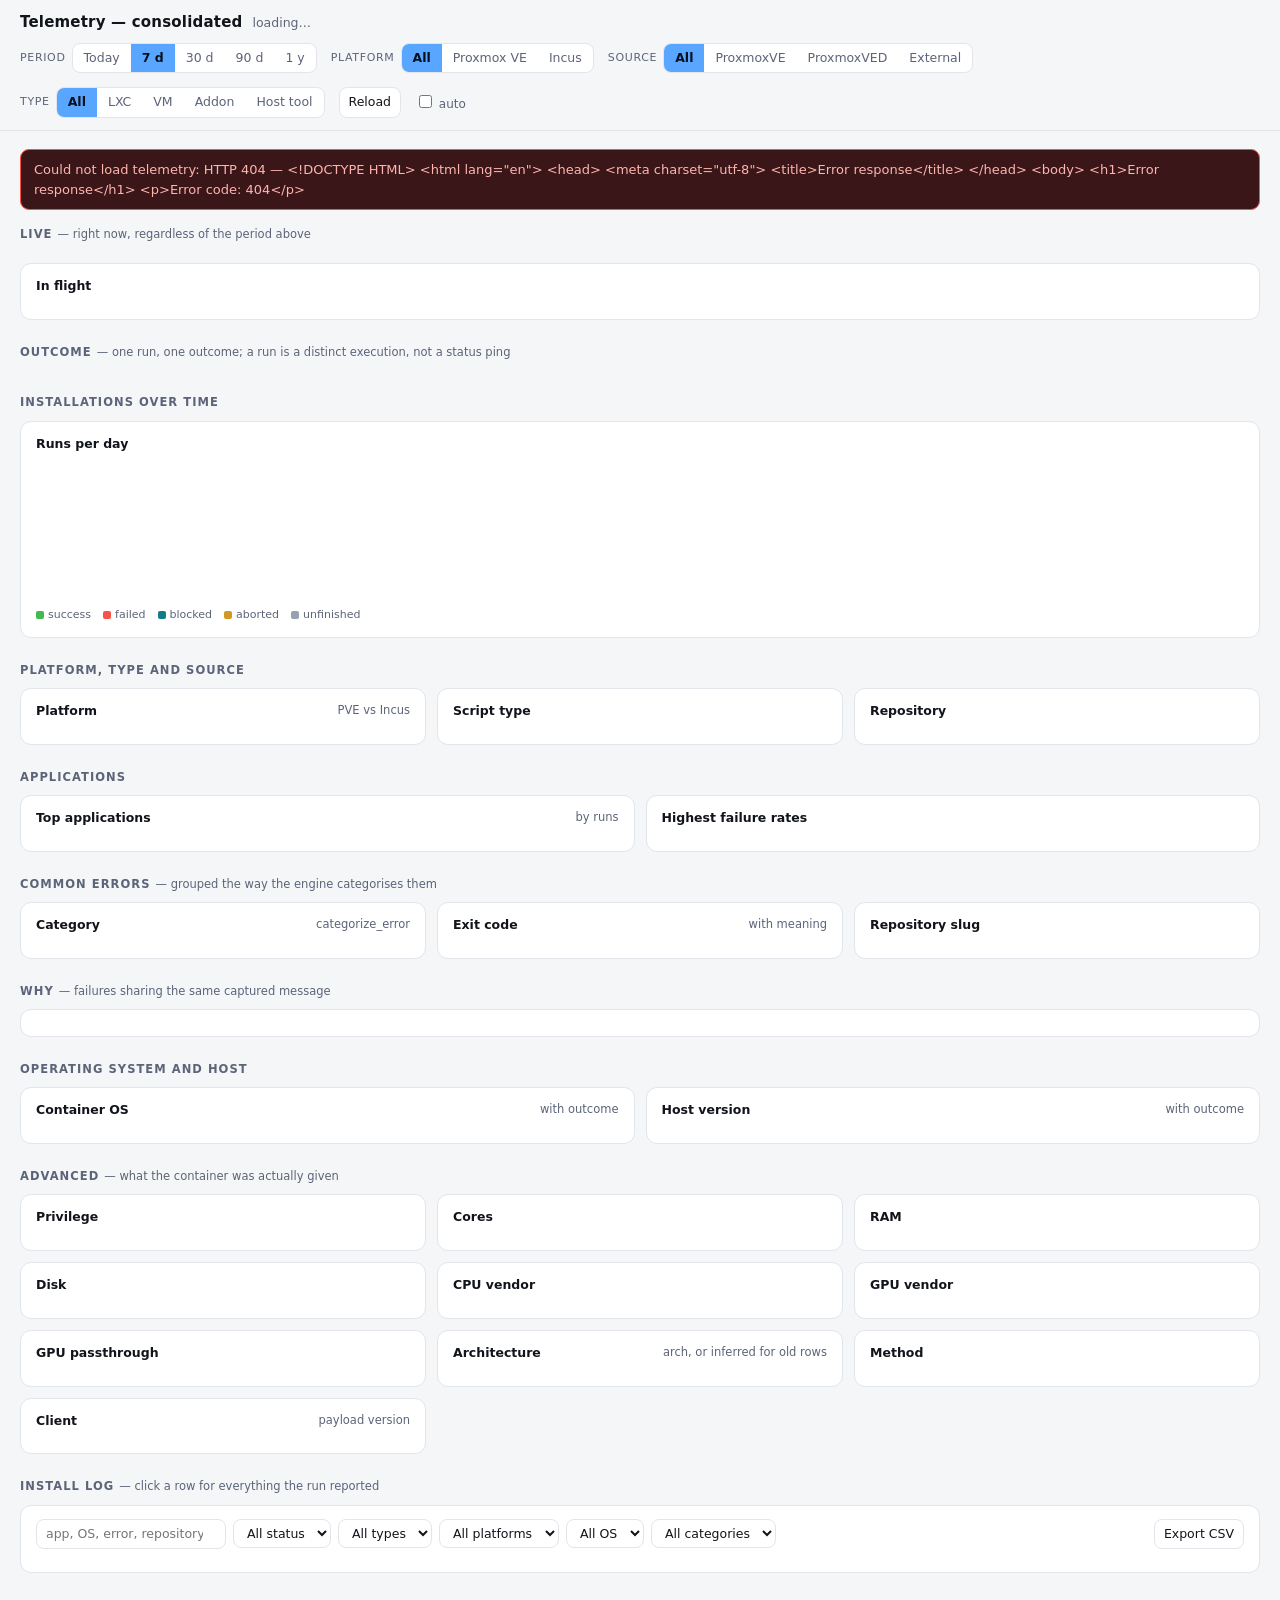
==== cmd/telemetry/public/templates/new/index.html @ 743d6b9a "Add Discord issue bot and telemetry cmd layout Adds a Discord bot that turns forum and thread messag" ====
<!doctype html>
<html lang="en">
<head>
<meta charset="utf-8">
<meta name="viewport" content="width=device-width, initial-scale=1">
<title>Telemetry — consolidated</title>
<style>
  :root {
    --bg:#0d1017; --panel:#151922; --panel2:#1b2029; --line:#252b37;
    --ink:#e7eaf0; --muted:#8892a6; --ok:#3fb950; --bad:#f85149;
    --warn:#d29922; --idle:#6e7681; --accent:#58a6ff; --violet:#a371f7;
    /* blocked: deliberately not a shade of red. The host refused the install;
       the script never ran and did not fail. */
    --block:#39c5cf;
  }
  @media (prefers-color-scheme: light) {
    :root { --bg:#f5f6f8; --panel:#fff; --panel2:#f0f2f5; --line:#e2e5ea;
            --ink:#11141a; --muted:#5b6478; --idle:#98a1b0; --block:#127b83; }
  }
  * { box-sizing:border-box; }
  body { margin:0; background:var(--bg); color:var(--ink);
         font:14px/1.5 ui-sans-serif,system-ui,-apple-system,Segoe UI,Roboto,sans-serif; }
  header { position:sticky; top:0; z-index:10; background:var(--bg);
           border-bottom:1px solid var(--line); padding:11px 20px 12px; }
  .titlebar { display:flex; align-items:baseline; gap:10px; flex-wrap:wrap;
              margin-bottom:9px; }
  h1 { font-size:15px; margin:0; font-weight:650; letter-spacing:.2px; }
  .sub { color:var(--muted); font-size:12.5px; }
  .filters { display:flex; flex-wrap:wrap; gap:14px; align-items:center; }
  .fg { display:flex; align-items:center; gap:6px; }
  .fg > label { color:var(--muted); font-size:11px; text-transform:uppercase;
                letter-spacing:.06em; }
  .seg { display:flex; background:var(--panel); border:1px solid var(--line);
         border-radius:8px; overflow:hidden; }
  .seg button { border:0; background:transparent; color:var(--muted);
                padding:5px 11px; font:inherit; font-size:12.5px; cursor:pointer; }
  .seg button.on { background:var(--accent); color:#07101f; font-weight:600; }
  .seg button:hover:not(.on) { color:var(--ink); }
  select, .btn { background:var(--panel); color:var(--ink);
                 border:1px solid var(--line); border-radius:8px;
                 padding:5px 9px; font:inherit; font-size:12.5px; }
  .btn { cursor:pointer; }
  .btn:hover { border-color:var(--accent); }
  main { padding:18px 20px 70px; max-width:1600px; margin:0 auto; }
  section { margin-bottom:24px; }
  h2 { font-size:11.5px; text-transform:uppercase; letter-spacing:.09em;
       color:var(--muted); margin:0 0 9px; font-weight:650; }
  h2 .n { text-transform:none; letter-spacing:0; font-weight:400; }
  .grid { display:grid; gap:11px; }
  .g6 { grid-template-columns:repeat(auto-fit,minmax(158px,1fr)); }
  .g3 { grid-template-columns:repeat(auto-fit,minmax(320px,1fr)); }
  .g2 { grid-template-columns:repeat(auto-fit,minmax(460px,1fr)); }
  .card { background:var(--panel); border:1px solid var(--line);
          border-radius:11px; padding:13px 15px; min-width:0; }
  .kpi .v { font-size:26px; font-weight:650; line-height:1.15;
            font-variant-numeric:tabular-nums; }
  .kpi .k { color:var(--muted); font-size:12px; margin-top:1px; }
  .kpi .h { color:var(--muted); font-size:11px; margin-top:5px; }
  .ok{color:var(--ok)} .bad{color:var(--bad)} .warn{color:var(--warn)}
  .idle{color:var(--idle)} .vio{color:var(--violet)} .block{color:var(--block)}
  .card h3 { font-size:12.5px; margin:0 0 10px; font-weight:650;
             display:flex; justify-content:space-between; gap:8px; }
  .card h3 span { color:var(--muted); font-weight:400; font-size:11.5px; }
  .bars { display:flex; flex-direction:column; gap:5px; }
  .bar { display:grid; grid-template-columns:1fr auto; gap:9px;
         align-items:center; font-size:12.5px; }
  .bar .t { position:relative; padding:3px 8px; border-radius:5px;
            background:var(--panel2); overflow:hidden; white-space:nowrap;
            text-overflow:ellipsis; }
  .bar .t i { position:absolute; inset:0 auto 0 0; background:var(--accent);
              opacity:.28; font-style:normal; }
  .bar .t b { position:relative; font-weight:500; }
  .bar .v { color:var(--muted); font-variant-numeric:tabular-nums; font-size:12px; }
  .stack { display:flex; height:7px; border-radius:4px; overflow:hidden;
           background:var(--panel2); margin-top:3px; }
  .stack i { display:block; }
  table { width:100%; border-collapse:collapse; font-size:12.5px; }
  th { text-align:left; color:var(--muted); font-weight:650; font-size:10.5px;
       text-transform:uppercase; letter-spacing:.05em; padding:5px 8px;
       border-bottom:1px solid var(--line); white-space:nowrap; }
  td { padding:5px 8px; border-bottom:1px solid var(--line); vertical-align:top; }
  tr:last-child td { border-bottom:0; }
  td.num, th.num { text-align:right; font-variant-numeric:tabular-nums; }
  .scroll { max-height:460px; overflow:auto; }
  code { font:11.5px/1.45 ui-monospace,SFMono-Regular,Menlo,monospace;
         color:var(--muted); word-break:break-word; }
  .pill { display:inline-block; padding:1px 7px; border-radius:20px;
          font-size:10.5px; border:1px solid var(--line); white-space:nowrap; }
  .pill.ok{color:var(--ok);border-color:var(--ok)}
  .pill.bad{color:var(--bad);border-color:var(--bad)}
  .pill.warn{color:var(--warn);border-color:var(--warn)}
  .pill.idle{color:var(--idle)}
  .chart { display:flex; align-items:flex-end; gap:2px; height:132px; }
  .chart .col { flex:1; display:flex; flex-direction:column-reverse;
                min-width:2px; border-radius:2px 2px 0 0; overflow:hidden; }
  .chart .col i { display:block; width:100%; }
  .axis { display:flex; justify-content:space-between; color:var(--muted);
          font-size:10.5px; margin-top:5px; }
  .legend { display:flex; gap:12px; color:var(--muted); font-size:11px;
            margin-top:7px; flex-wrap:wrap; }
  .legend b { display:inline-block; width:8px; height:8px; border-radius:2px;
              margin-right:4px; vertical-align:middle; }
  .note { color:var(--muted); font-size:12px; }
  .empty { color:var(--muted); font-size:12.5px; padding:8px 0; }
  #err { display:none; background:#3a1618; border:1px solid var(--bad);
         color:#ffb4ae; padding:10px 13px; border-radius:9px; margin-bottom:16px;
         font-size:13px; }
  #warn { display:none; background:#332708; border:1px solid var(--warn);
          color:#f2cc7a; padding:10px 13px; border-radius:9px; margin-bottom:16px;
          font-size:12.5px; }
  #warn code { color:#f2cc7a; }
  .accentv { color:var(--accent); }
  .logbar { display:flex; flex-wrap:wrap; gap:7px; align-items:center;
            margin-bottom:10px; }
  .logbar select { max-width:170px; }
  tr.row { cursor:pointer; }
  tr.row:hover td { background:var(--panel2); }
  .modal { display:none; position:fixed; inset:0; z-index:50;
           background:rgba(0,0,0,.6); padding:28px; overflow:auto; }
  .modal.on { display:block; }
  .sheet { max-width:900px; margin:0 auto; background:var(--panel);
           border:1px solid var(--line); border-radius:13px; }
  .sheethead { display:flex; justify-content:space-between; align-items:center;
               gap:10px; padding:13px 16px; border-bottom:1px solid var(--line);
               position:sticky; top:0; background:var(--panel);
               border-radius:13px 13px 0 0; }
  .sheetbody { padding:6px 16px 16px; }
  .kv { display:grid; grid-template-columns:190px 1fr; gap:2px 14px;
        font-size:12.5px; padding:8px 0; }
  .kv dt { color:var(--muted); padding:3px 0; }
  .kv dd { margin:0; padding:3px 0; word-break:break-word; }
  .grp { font-size:11px; text-transform:uppercase; letter-spacing:.08em;
         color:var(--muted); font-weight:650; margin:12px 0 0;
         padding-top:10px; border-top:1px solid var(--line); }
  .grp:first-child { border-top:0; padding-top:0; margin-top:0; }
  pre.err { background:var(--panel2); border:1px solid var(--line);
            border-radius:8px; padding:9px 11px; margin:6px 0 0;
            font:11.5px/1.5 ui-monospace,SFMono-Regular,Menlo,monospace;
            white-space:pre-wrap; word-break:break-word; }
  input[type=search] { background:var(--panel); border:1px solid var(--line);
                       color:var(--ink); border-radius:8px; padding:5px 9px;
                       font:inherit; font-size:12.5px; min-width:190px; }
</style>
</head>
<body>
<header>
  <div class="titlebar">
    <h1>Telemetry — consolidated</h1>
    <span class="sub" id="sub">loading…</span>
    <span class="sub" id="stamp" style="margin-left:auto"></span>
  </div>
  <div class="filters">
    <div class="fg"><label>Period</label>
      <div class="seg" id="days">
        <button data-v="1">Today</button><button data-v="7" class="on">7 d</button>
        <button data-v="30">30 d</button><button data-v="90">90 d</button>
        <button data-v="365">1 y</button>
      </div>
    </div>
    <div class="fg"><label>Platform</label>
      <div class="seg" id="platform">
        <button data-v="" class="on">All</button>
        <button data-v="pve">Proxmox VE</button><button data-v="incus">Incus</button>
      </div>
    </div>
    <div class="fg"><label>Source</label>
      <div class="seg" id="repo">
        <button data-v="" class="on">All</button><button data-v="ProxmoxVE">ProxmoxVE</button>
        <button data-v="ProxmoxVED">ProxmoxVED</button><button data-v="external">External</button>
      </div>
    </div>
    <div class="fg"><label>Type</label>
      <div class="seg" id="ctype">
        <button data-v="" class="on">All</button><button data-v="lxc">LXC</button>
        <button data-v="vm">VM</button><button data-v="addon">Addon</button>
        <button data-v="pve">Host tool</button>
      </div>
    </div>
    <button class="btn" id="reload">Reload</button>
    <label class="note"><input type="checkbox" id="auto"> auto</label>
  </div>
</header>

<main>
  <div id="err"></div>
  <div id="warn"></div>

  <section>
    <h2>Live <span class="n">— right now, regardless of the period above</span></h2>
    <div class="grid g6" id="live"></div>
    <div class="card" style="margin-top:11px"><h3>In flight
      <span id="liveMeta"></span></h3>
      <div class="scroll" id="live_now"></div></div>
  </section>

  <section>
    <h2>Outcome <span class="n">— one run, one outcome; a run is a distinct execution, not a status ping</span></h2>
    <div class="grid g6" id="kpis"></div>
  </section>

  <section>
    <h2>Installations over time</h2>
    <div class="card">
      <h3>Runs per day <span id="trendMeta"></span></h3>
      <div class="chart" id="chart"></div>
      <div class="axis" id="axis"></div>
      <div class="legend">
        <span><b style="background:var(--ok)"></b>success</span>
        <span><b style="background:var(--bad)"></b>failed</span>
        <span><b style="background:var(--block)"></b>blocked</span>
        <span><b style="background:var(--warn)"></b>aborted</span>
        <span><b style="background:var(--idle)"></b>unfinished</span>
      </div>
    </div>
  </section>

  <section>
    <h2>Platform, type and source</h2>
    <div class="grid g3">
      <div class="card"><h3>Platform <span>PVE vs Incus</span></h3><div id="by_platform"></div></div>
      <div class="card"><h3>Script type</h3><div id="by_type"></div></div>
      <div class="card"><h3>Repository</h3><div id="by_repo"></div></div>
    </div>
  </section>

  <section>
    <h2>Applications</h2>
    <div class="grid g2">
      <div class="card"><h3>Top applications <span>by runs</span></h3>
        <div class="scroll" id="top_apps"></div></div>
      <div class="card"><h3>Highest failure rates
        <span id="worstNote"></span></h3>
        <div class="scroll" id="worst_apps"></div></div>
    </div>
  </section>

  <section>
    <h2>Common errors <span class="n">— grouped the way the engine categorises them</span></h2>
    <div class="grid g3">
      <div class="card"><h3>Category <span>categorize_error</span></h3>
        <div class="bars" id="categories"></div></div>
      <div class="card"><h3>Exit code <span>with meaning</span></h3>
        <div class="scroll" id="exit_codes"></div></div>
      <div class="card"><h3>Repository slug</h3><div class="scroll" id="by_repo_slug"></div></div>
    </div>
  </section>

  <section>
    <h2>Why <span class="n">— failures sharing the same captured message</span></h2>
    <div class="card"><div class="scroll" id="signatures"></div></div>
  </section>

  <section>
    <h2>Operating system and host</h2>
    <div class="grid g2">
      <div class="card"><h3>Container OS <span>with outcome</span></h3>
        <div class="scroll" id="by_os"></div></div>
      <div class="card"><h3>Host version <span>with outcome</span></h3>
        <div class="scroll" id="by_host_version"></div></div>
    </div>
  </section>

  <section>
    <h2>Advanced <span class="n">— what the container was actually given</span></h2>
    <div class="grid g3">
      <div class="card"><h3>Privilege</h3><div class="bars" id="by_privilege"></div></div>
      <div class="card"><h3>Cores</h3><div class="bars" id="by_cores"></div></div>
      <div class="card"><h3>RAM</h3><div class="bars" id="by_ram"></div></div>
      <div class="card"><h3>Disk</h3><div class="bars" id="by_disk"></div></div>
      <div class="card"><h3>CPU vendor</h3><div class="bars" id="by_cpu"></div></div>
      <div class="card"><h3>GPU vendor</h3><div class="bars" id="by_gpu"></div></div>
      <div class="card"><h3>GPU passthrough</h3><div class="bars" id="by_gpu_passthrough"></div></div>
      <div class="card"><h3>Architecture <span>arch, or inferred for old rows</span></h3>
        <div class="bars" id="by_arm"></div></div>
      <div class="card"><h3>Method</h3><div class="bars" id="by_method"></div></div>
      <div class="card"><h3>Client <span>payload version</span></h3>
        <div class="bars" id="by_client"></div></div>
    </div>
  </section>

  <section>
    <h2>Install log <span class="n">— click a row for everything the run reported</span></h2>
    <div class="card">
      <div class="logbar">
        <input type="search" id="logq" placeholder="app, OS, error, repository…">
        <select id="fStatus" data-all="All status"><option value="">All status</option></select>
        <select id="fType" data-all="All types"><option value="">All types</option></select>
        <select id="fPlatform" data-all="All platforms"><option value="">All platforms</option></select>
        <select id="fOs" data-all="All OS"><option value="">All OS</option></select>
        <select id="fCat" data-all="All categories"><option value="">All categories</option></select>
        <span class="note" id="logCount"></span>
        <button class="btn" id="logCsv" style="margin-left:auto">Export CSV</button>
      </div>
      <div class="scroll" id="recent"></div>
    </div>
  </section>

  <div id="modal" class="modal"><div class="sheet">
    <div class="sheethead">
      <b id="mTitle">Run</b>
      <button class="btn" id="mClose">Close</button>
    </div>
    <div class="sheetbody" id="mBody"></div>
  </div></div>
</main>

<script>
const $ = id => document.getElementById(id);
const esc = s => String(s ?? "").replace(/[&<>"']/g, c =>
  ({ "&":"&amp;","<":"&lt;",">":"&gt;",'"':"&quot;","'":"&#39;" }[c]));
const n = v => (v ?? 0).toLocaleString();
const dur = s => !s ? "—" : s < 60 ? s + "s"
  : Math.floor(s / 60) + "m " + (s % 60) + "s";

let DATA = null;
const state = { days: "7", platform: "", repo: "", ctype: "" };

/* A rate over a handful of runs is noise wearing a number's clothes. It is still
   shown -- hiding it would be its own kind of lie -- but it is not colour-graded,
   and the card says what the floor is. An empty window reads "no data", never
   "0.0%" in red. */
function rate(part, whole, min) {
  if (!whole) return { text: "—", cls: "idle", weak: true };
  const p = (part / whole) * 100;
  const text = (p < 10 ? p.toFixed(1) : Math.round(p)) + "%";
  if (whole < min) return { text, cls: "idle", weak: true };
  return { text, cls: p >= 90 ? "ok" : p >= 70 ? "warn" : "bad", weak: false };
}
function failRate(g, min) {
  const done = g.success + g.failed;      // aborted is a user decision, not a defect
  if (!done) return { text: "—", cls: "idle", weak: true };
  const p = (g.failed / done) * 100;
  const text = (p < 10 ? p.toFixed(1) : Math.round(p)) + "%";
  if (done < min) return { text, cls: "idle", weak: true };
  return { text, cls: p >= 30 ? "bad" : p >= 10 ? "warn" : "ok", weak: false };
}

function bars(el, items, colour) {
  const box = $(el); if (!box) return;
  if (!items || !items.length) { box.innerHTML = '<div class="empty">no data</div>'; return; }
  const max = Math.max(...items.map(i => i.count)) || 1;
  box.innerHTML = items.map(i => `
    <div class="bar">
      <span class="t" title="${esc(i.label)}">
        <i style="width:${(i.count / max) * 100}%${colour ? ";background:var(--" + colour + ")" : ""}"></i>
        <b>${esc(i.label)}</b></span>
      <span class="v">${n(i.count)}</span>
    </div>`).join("");
}

/* One table for every breakdown that carries an outcome, so platform, OS, type
   and host version are read the same way instead of each inventing a layout. */
function statTable(el, items, min, opts = {}) {
  const box = $(el); if (!box) return;
  if (!items || !items.length) { box.innerHTML = '<div class="empty">no data</div>'; return; }
  box.innerHTML = `<table>
    <tr><th>${opts.head || "Name"}</th><th class="num">Runs</th>
        <th class="num">OK</th><th class="num">Fail</th>
        <th class="num">${opts.rateHead || "Success"}</th><th style="width:22%"></th></tr>
    ${items.map(g => {
      const r = opts.fail ? failRate(g, min) : rate(g.success, g.success + g.failed, min);
      const t = Math.max(1, g.runs);
      return `<tr>
        <td title="${esc(g.label)}">${esc(g.label)}</td>
        <td class="num">${n(g.runs)}</td>
        <td class="num ok">${n(g.success)}</td>
        <td class="num ${g.failed ? "bad" : ""}">${n(g.failed)}</td>
        <td class="num ${r.cls}"${r.weak ? ' title="below the run floor; shown but not graded"' : ""}>${r.text}</td>
        <td><span class="stack">
          <i style="width:${g.success / t * 100}%;background:var(--ok)"></i>
          <i style="width:${g.failed / t * 100}%;background:var(--bad)"></i>
          <i style="width:${(g.blocked || 0) / t * 100}%;background:var(--block)"></i>
          <i style="width:${g.aborted / t * 100}%;background:var(--warn)"></i>
          <i style="width:${g.unfinished / t * 100}%;background:var(--idle)"></i>
        </span></td></tr>`;
    }).join("")}</table>`;
}

function renderChart(days) {
  const box = $("chart");
  if (!days || !days.length) { box.innerHTML = '<div class="empty">no data</div>'; $("axis").textContent = ""; return; }
  const max = Math.max(1, ...days.map(d => d.runs));
  box.innerHTML = days.map(d => {
    // A day with no runs would make every share NaN, which renders as a bar of
    // full height rather than none.
    const t = d.runs || 1;
    const seg = (v, c) => `<i style="height:${v / t * 100}%;background:var(--${c})"></i>`;
    return `<div class="col" style="height:${d.runs / max * 100}%"
      title="${esc(d.day)} — ${n(d.runs)} runs: ${n(d.success)} ok, ${n(d.failed)} failed, ${n(d.blocked || 0)} blocked, ${n(d.aborted)} aborted, ${n(d.unfinished)} unfinished">
      ${seg(d.success, "ok")}${seg(d.failed, "bad")}${seg(d.blocked || 0, "block")}${seg(d.aborted, "warn")}${seg(d.unfinished, "idle")}
    </div>`;
  }).join("");
  $("axis").innerHTML = `<span>${esc(days[0].day)}</span><span>${esc(days[days.length - 1].day)}</span>`;
  $("trendMeta").textContent = `${days.length} day(s), peak ${n(max)}`;
}

/* Options come from the data, not a hardcoded list: a status or category that
   never appears in this window should not be offered as a filter. */
function fillFilter(id, values) {
  const sel = document.getElementById(id);
  const keep = sel.value;
  const opts = [...new Set(values.filter(Boolean))].sort();
  sel.innerHTML = `<option value="">${sel.dataset.all}</option>` +
    opts.map(v => `<option value="${esc(v)}">${esc(v)}</option>`).join("");
  if (opts.includes(keep)) sel.value = keep;
}

function logRows() {
  const q = ($("logq").value || "").toLowerCase().trim();
  const f = {
    status: $("fStatus").value, type: $("fType").value,
    platform: $("fPlatform").value, os: $("fOs").value, cat: $("fCat").value,
  };
  return (DATA.recent || []).filter(r =>
    (!f.status || r.status === f.status) &&
    (!f.type || r.type === f.type) &&
    (!f.platform || r.platform === f.platform) &&
    (!f.os || r.os === f.os) &&
    (!f.cat || r.category === f.cat) &&
    (!q || [r.app, r.os, r.error, r.failed_command, r.category, r.platform,
            r.type, r.repo, r.host_version]
      .some(v => String(v || "").toLowerCase().includes(q))));
}

const statusCls = s => s === "success" ? "ok" : s === "failed" ? "bad"
  : s === "aborted" ? "warn" : "idle";

function renderLog() {
  const rows = logRows();
  $("logCount").textContent =
    `${rows.length} of ${(DATA.recent || []).length}`;

  $("recent").innerHTML = rows.length ? `<table>
    <tr><th>When</th><th>Status</th><th class="num">Exit</th><th>Application</th>
        <th>Type</th><th>Platform</th><th>OS</th><th>Host</th>
        <th>Resources</th><th class="num">Duration</th><th>Detail</th></tr>
    ${rows.map((r, i) => `<tr class="row" data-i="${i}">
      <td>${esc(r.last_seen)}</td>
      <td><span class="pill ${statusCls(r.status)}">${esc(r.status)}</span></td>
      <td class="num">${r.exit_code || ""}</td>
      <td>${esc(r.app)}</td><td>${esc(r.type || "—")}</td>
      <td>${esc(r.platform || "—")}</td><td>${esc(r.os || "—")}</td>
      <td class="note">${esc(r.host_version || "—")}</td>
      <td class="note">${r.cores ? `${r.cores}C · ${r.ram}M · ${r.disk}G` : "—"}</td>
      <td class="num">${dur(r.duration)}</td>
      <td><code>${esc((r.failed_command || r.error || "").slice(0, 90))}</code>${
        r.category ? ` <span class="pill idle">${esc(r.category)}</span>` : ""}</td>
    </tr>`).join("")}</table>`
    : `<div class="empty">${(DATA.recent || []).length
        ? "nothing matches these filters"
        : "no runs in this window"}</div>`;

  for (const tr of $("recent").querySelectorAll("tr.row")) {
    tr.addEventListener("click", () => openDetail(rows[+tr.dataset.i]));
  }
}

/* Everything the run reported, grouped. Rendered from the row already in hand --
   no second request, which is the whole point of the page being one. */
function openDetail(r) {
  if (!r) return;
  const row = (k, v, mono) => (v === "" || v == null || v === 0 && k !== "Exit code")
    ? "" : `<dt>${esc(k)}</dt><dd${mono ? ' class="mono"' : ""}>${esc(v)}</dd>`;

  const groups = [
    ["Outcome", [
      ["Status", r.status], ["Exit code", r.exit_code],
      ["Category", r.category], ["Duration", dur(r.duration)],
      ["Last seen", r.last_seen],
    ]],
    ["Script", [
      ["Application", r.app], ["Type", r.type], ["Method", r.method],
      ["Repository", r.repo], ["App version", r.app_version],
    ]],
    ["Container", [
      ["OS", r.os], ["Architecture", r.arch], ["Kernel", r.kernel_version],
      ["Privilege", r.privileged ? "privileged" : "unprivileged"],
      ["Cores", r.cores], ["RAM", r.ram ? r.ram + " MB" : ""],
      ["Disk", r.disk ? r.disk + " GB" : ""],
    ]],
    ["Host", [
      ["Platform", r.platform], ["Version", r.host_version],
      ["CPU", [r.cpu_vendor, r.cpu_model].filter(Boolean).join(" ")],
      ["GPU", [r.gpu_vendor, r.gpu_model].filter(Boolean).join(" ")],
      ["GPU passthrough", r.gpu_passthrough],
      ["RAM speed", r.ram_speed],
    ]],
    ["Reporting", [
      ["Run", r.run],
      ["Payload version", r.payload_version || "pre-versioning"],
    ]],
  ];

  let html = groups.map(([title, items]) => {
    const body = items.map(([k, v]) => row(k, v)).join("");
    return body ? `<div class="grp">${esc(title)}</div><dl class="kv">${body}</dl>` : "";
  }).join("");

  if (r.failed_command) {
    html += `<div class="grp">Failing command</div><pre class="err">${
      esc(r.failed_command)}${r.failed_line ? `\n\nat line ${r.failed_line}` : ""}</pre>`;
  }
  if (r.error) {
    html += `<div class="grp">Reported error</div><pre class="err">${esc(r.error)}</pre>`;
  }

  $("mTitle").innerHTML =
    `${esc(r.app)} <span class="pill ${statusCls(r.status)}">${esc(r.status)}</span>`;
  $("mBody").innerHTML = html;
  $("modal").classList.add("on");
}

function closeDetail() { $("modal").classList.remove("on"); }

function exportCsv() {
  const rows = logRows();
  if (!rows.length) return;
  const cols = ["last_seen", "status", "exit_code", "category", "app", "type",
    "platform", "os", "host_version", "arch", "repo", "method", "cores", "ram",
    "disk", "privileged", "duration", "failed_command", "failed_line",
    "kernel_version", "app_version", "payload_version", "error"];
  const cell = v => {
    const t = String(v ?? "");
    return /[",\n]/.test(t) ? `"${t.replace(/"/g, '""')}"` : t;
  };
  const csv = [cols.join(","), ...rows.map(r => cols.map(c => cell(r[c])).join(","))]
    .join("\n");
  const url = URL.createObjectURL(new Blob([csv], { type: "text/csv;charset=utf-8" }));
  const a = document.createElement("a");
  a.href = url;
  a.download = `telemetry-log-${DATA.days}d.csv`;
  a.click();
  URL.revokeObjectURL(url);
}

/* A failed section names itself and shows the database's own message. The page
   used to answer 500 for the whole request when one breakdown was wrong, which
   said nothing about which one. */
function renderWarnings(list) {
  const box = $("warn");
  if (!list || !list.length) { box.style.display = "none"; box.innerHTML = ""; return; }
  box.style.display = "block";
  box.innerHTML = `<b>${list.length} section(s) could not be loaded.</b> `
    + `The rest of the page is unaffected.<ul style="margin:6px 0 0;padding-left:18px">`
    + list.map(w => `<li><code>${esc(w)}</code></li>`).join("") + "</ul>";
}

function renderLive(d) {
  $("live").innerHTML = [
    ["In flight", n(d.live_in_flight), d.live_in_flight ? "accentv" : "idle",
      "started, no outcome yet (20 min)"],
    ["Last hour", n(d.live_last_hour), "", "runs that reported anything"],
    ["Last 24 h", n(d.live_last_24h), "", "runs that reported anything"],
  ].map(([k, v, c, h]) => `<div class="card kpi">
      <div class="v ${c}">${v}</div><div class="k">${k}</div><div class="h">${h}</div>
    </div>`).join("");

  const rows = d.live_now || [];
  $("liveMeta").textContent = rows.length ? `${rows.length} run(s)` : "";
  $("live_now").innerHTML = rows.length ? `<table>
    <tr><th>Started</th><th>Age</th><th>Status</th><th>Application</th>
        <th>Type</th><th>Platform</th><th>OS</th><th>Repository</th></tr>
    ${rows.map(r => `<tr>
      <td>${esc(r.last_seen)}</td>
      <td class="${r.duration > 900 ? "warn" : "note"}">${dur(r.duration)}</td>
      <td><span class="pill idle">${esc(r.status)}</span></td>
      <td>${esc(r.app)}</td><td>${esc(r.type || "—")}</td>
      <td>${esc(r.platform || "—")}</td><td>${esc(r.os || "—")}</td>
      <td class="note">${esc(r.repo || "—")}</td></tr>`).join("")}
    </table>`
    : '<div class="empty">nothing running right now</div>';
}

function render(d) {
  DATA = d;
  const min = d.min_runs || 10;
  const sr = rate(d.success, d.success + d.failed, min);

  renderWarnings(d.warnings);
  renderLive(d);

  $("sub").textContent = `${n(d.runs)} runs · ${d.days} day${d.days === 1 ? "" : "s"}`
    + (d.platform ? ` · ${d.platform}` : "") + (d.repo ? ` · ${d.repo}` : "")
    + (d.type ? ` · ${d.type}` : "");

  $("kpis").innerHTML = [
    ["Runs", n(d.runs), "", "distinct executions in this window"],
    ["Success rate", sr.text, sr.cls, `${n(d.success)} of ${n(d.success + d.failed)}; blocked and aborted excluded`],
    ["Failed", n(d.failed), d.failed ? "bad" : "", "the install ran and failed"],
    ["Blocked", n(d.blocked || 0), d.blocked ? "block" : "", "the host never let the install start"],
    ["Aborted", n(d.aborted), d.aborted ? "warn" : "", "stopped by the user"],
    ["Unfinished", n(d.unfinished), d.unfinished ? "idle" : "", "never reported an ending"],
    ["Median install", dur(d.median_duration), "", "successful runs only"],
    ["All time", n(d.all_time), "vio", "every run ever, ignores the filters"],
  ].map(([k, v, c, h]) => `<div class="card kpi">
      <div class="v ${c}">${v}</div><div class="k">${k}</div><div class="h">${h}</div>
    </div>`).join("");

  renderChart(d.daily);

  statTable("by_platform", d.by_platform, min, { head: "Platform" });
  statTable("by_type", d.by_type, min, { head: "Type" });
  statTable("by_repo", d.by_repo, min, { head: "Source" });
  statTable("top_apps", d.top_apps, min, { head: "Application" });
  statTable("worst_apps", d.worst_apps, min,
    { head: "Application", fail: true, rateHead: "Fail rate" });
  statTable("by_os", d.by_os, min, { head: "OS" });
  statTable("by_host_version", d.by_host_version, min, { head: "Host" });
  statTable("by_repo_slug", d.by_repo_slug, min, { head: "Slug" });

  $("worstNote").textContent = `graded from ${min} finished runs up`;

  bars("categories", d.categories, "bad");
  bars("by_privilege", d.by_privilege);
  bars("by_cores", d.by_cores);
  bars("by_ram", d.by_ram);
  bars("by_disk", d.by_disk);
  bars("by_cpu", d.by_cpu);
  bars("by_gpu", d.by_gpu);
  bars("by_gpu_passthrough", d.by_gpu_passthrough);
  bars("by_arm", d.by_arm);
  bars("by_method", d.by_method);
  bars("by_client", d.by_client);

  const ec = d.exit_codes || [];
  $("exit_codes").innerHTML = ec.length ? `<table>
    <tr><th class="num">Code</th><th>Meaning</th><th class="num">Runs</th><th class="num">Apps</th></tr>
    ${ec.map(x => `<tr><td class="num bad">${x.code}</td>
      <td>${esc(x.desc || "—")}</td>
      <td class="num">${n(x.count)}</td><td class="num">${n(x.apps)}</td></tr>`).join("")}
    </table>` : '<div class="empty">no failures with an exit code here</div>';

  const sg = d.signatures || [];
  $("signatures").innerHTML = sg.length ? `<table>
    <tr><th>Category</th><th class="num">Exit</th><th>Message</th>
        <th class="num">Runs</th><th class="num">Apps</th></tr>
    ${sg.map(x => `<tr>
      <td><span class="pill">${esc(x.category || "uncategorised")}</span></td>
      <td class="num">${x.exit_code}</td>
      <td><code>${esc(x.message)}</code></td>
      <td class="num">${n(x.count)}</td><td class="num">${n(x.apps)}</td></tr>`).join("")}
    </table>` : '<div class="empty">no failure carried a message in this window</div>';

  const rec = d.recent || [];
  fillFilter("fStatus", rec.map(r => r.status));
  fillFilter("fType", rec.map(r => r.type));
  fillFilter("fPlatform", rec.map(r => r.platform));
  fillFilter("fOs", rec.map(r => r.os));
  fillFilter("fCat", rec.map(r => r.category));
  renderLog();
}

async function load() {
  const q = new URLSearchParams({
    days: state.days, platform: state.platform, repo: state.repo, ctype: state.ctype,
  });
  $("err").style.display = "none";
  $("stamp").textContent = "loading…";
  try {
    const res = await fetch("/api/new?" + q, { cache: "no-store" });
    if (!res.ok) throw new Error(`HTTP ${res.status} — ${(await res.text()).slice(0, 200)}`);
    render(await res.json());
    $("stamp").textContent = "updated " + new Date().toLocaleTimeString();
  } catch (e) {
    $("err").style.display = "block";
    $("err").textContent = "Could not load telemetry: " + e.message;
    $("stamp").textContent = "";
  }
}

for (const id of ["days", "platform", "repo", "ctype"]) {
  $(id).addEventListener("click", ev => {
    const b = ev.target.closest("button"); if (!b) return;
    [...ev.currentTarget.children].forEach(c => c.classList.toggle("on", c === b));
    state[id] = b.dataset.v;
    load();
  });
}
$("reload").addEventListener("click", load);
for (const id of ["logq", "fStatus", "fType", "fPlatform", "fOs", "fCat"]) {
  $(id).addEventListener("input", () => DATA && renderLog());
  $(id).addEventListener("change", () => DATA && renderLog());
}
$("logCsv").addEventListener("click", () => DATA && exportCsv());
$("mClose").addEventListener("click", closeDetail);
$("modal").addEventListener("click", e => { if (e.target.id === "modal") closeDetail(); });
document.addEventListener("keydown", e => { if (e.key === "Escape") closeDetail(); });
let timer = null;
$("auto").addEventListener("change", e => {
  clearInterval(timer);
  if (e.target.checked) timer = setInterval(load, 60000);
});
load();
</script>
</body>
</html>
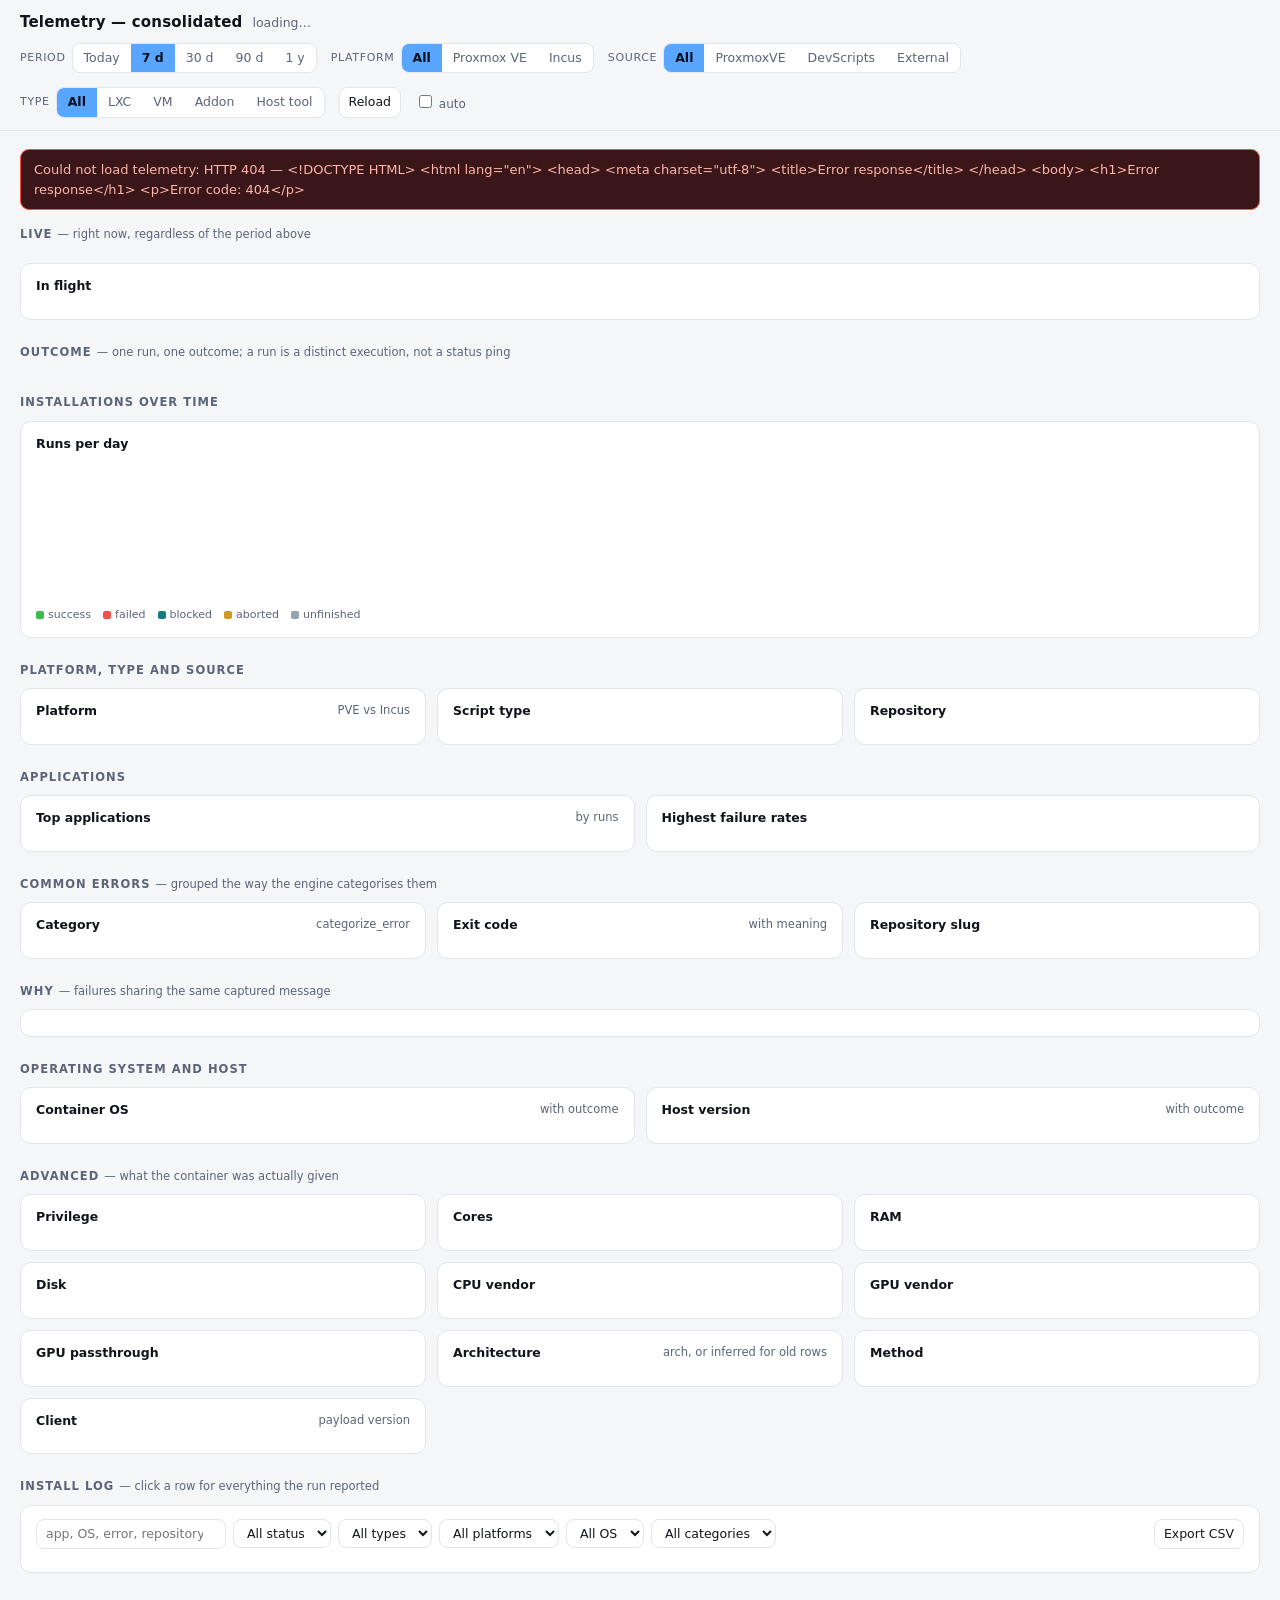
==== commit 19b9ec7c: "File ProxmoxVED reports under DevScripts The repository is being renamed. Reports still sent as Prox" ====
--- a/cmd/telemetry/public/templates/new/index.html
+++ b/cmd/telemetry/public/templates/new/index.html
@@ -166,7 +166,7 @@
     <div class="fg"><label>Source</label>
       <div class="seg" id="repo">
         <button data-v="" class="on">All</button><button data-v="ProxmoxVE">ProxmoxVE</button>
-        <button data-v="ProxmoxVED">ProxmoxVED</button><button data-v="external">External</button>
+        <button data-v="DevScripts">DevScripts</button><button data-v="external">External</button>
       </div>
     </div>
     <div class="fg"><label>Type</label>
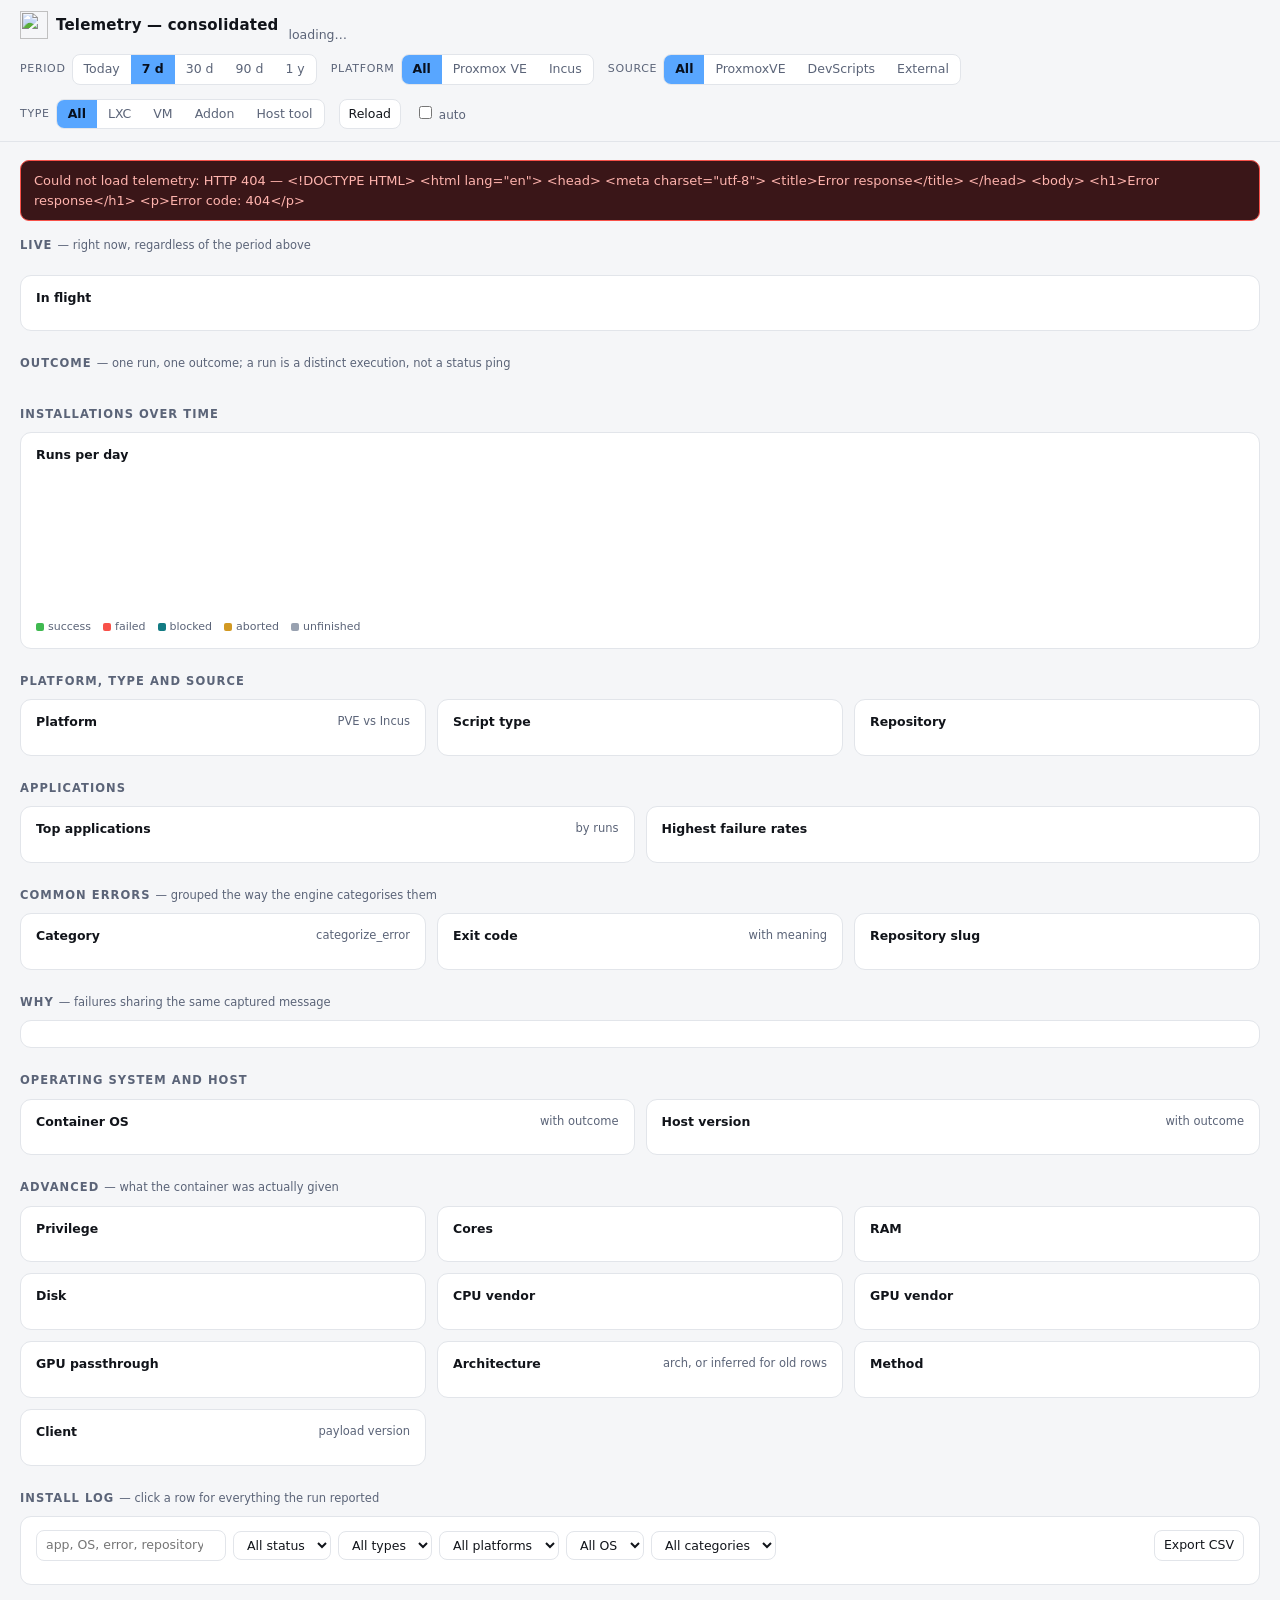
==== commit 32d4f4cf: "Apply CS Amber branding to Services dashboards" ====
--- a/cmd/telemetry/public/templates/new/index.html
+++ b/cmd/telemetry/public/templates/new/index.html
@@ -4,6 +4,7 @@
 <meta charset="utf-8">
 <meta name="viewport" content="width=device-width, initial-scale=1">
 <title>Telemetry — consolidated</title>
+<link rel="icon" type="image/svg+xml" href="/static/img/logo.svg?v=cs-amber">
 <style>
   :root {
     --bg:#0d1017; --panel:#151922; --panel2:#1b2029; --line:#252b37;
@@ -24,7 +25,8 @@
            border-bottom:1px solid var(--line); padding:11px 20px 12px; }
   .titlebar { display:flex; align-items:baseline; gap:10px; flex-wrap:wrap;
               margin-bottom:9px; }
-  h1 { font-size:15px; margin:0; font-weight:650; letter-spacing:.2px; }
+  h1 { font-size:15px; margin:0; font-weight:650; letter-spacing:.2px;
+       display:flex; align-items:center; gap:8px; }
   .sub { color:var(--muted); font-size:12.5px; }
   .filters { display:flex; flex-wrap:wrap; gap:14px; align-items:center; }
   .fg { display:flex; align-items:center; gap:6px; }
@@ -145,7 +147,7 @@
 <body>
 <header>
   <div class="titlebar">
-    <h1>Telemetry — consolidated</h1>
+    <h1><img width="28" height="28" src="/static/img/logo.svg?v=cs-amber" alt="" data-brand-logo>Telemetry — consolidated</h1>
     <span class="sub" id="sub">loading…</span>
     <span class="sub" id="stamp" style="margin-left:auto"></span>
   </div>
